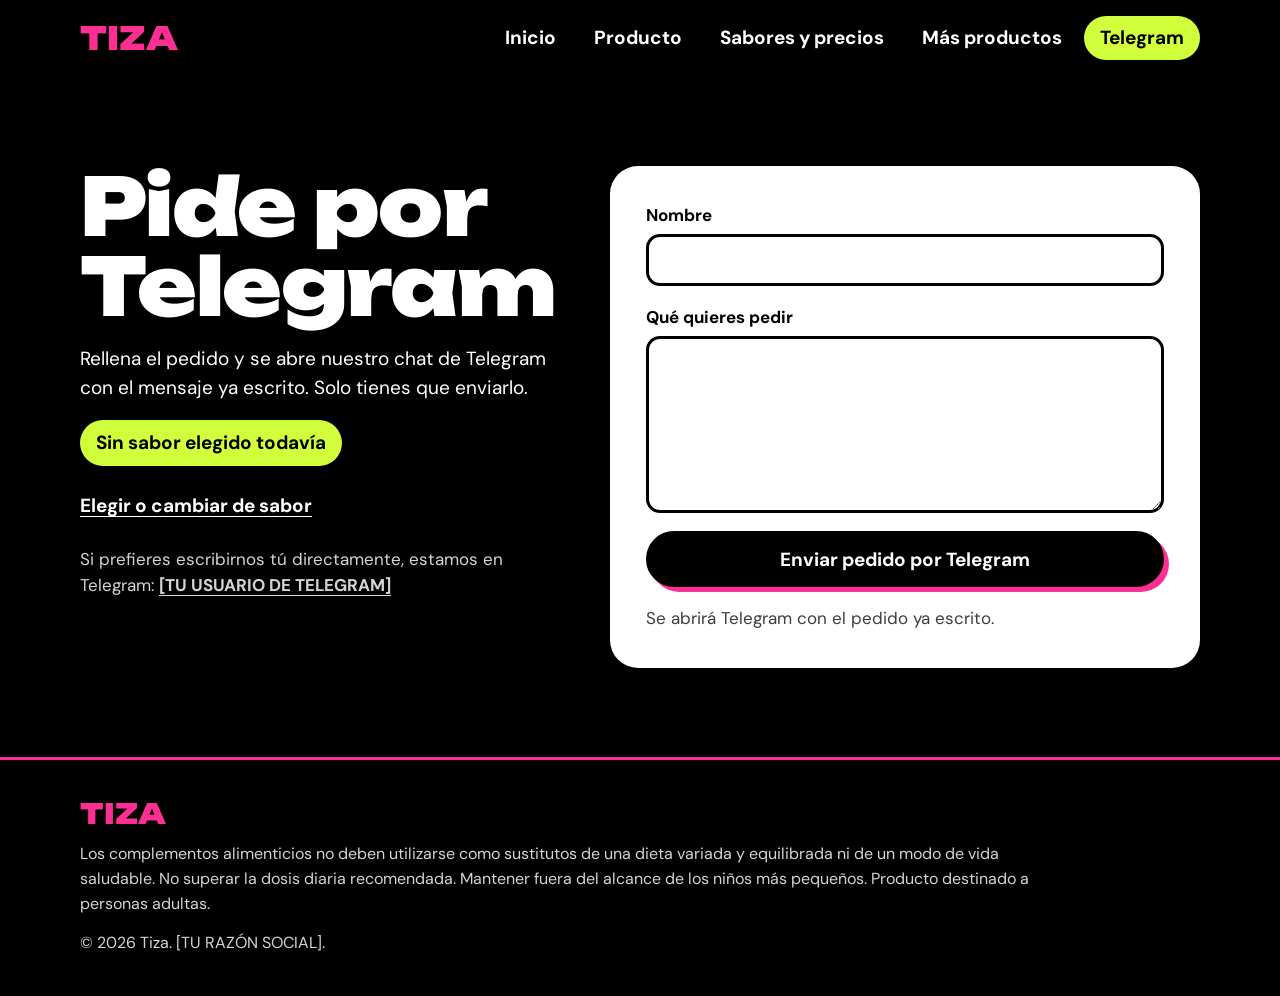
==== contacto.html @ 7b5f8e8a "Add files via upload" ====
<!doctype html>
<html lang="es">
<head>
  <meta charset="utf-8">
  <meta name="viewport" content="width=device-width, initial-scale=1">
  <title>Pide por Telegram | Tiza</title>
  <meta name="description" content="Haz tu pedido de creatina Tiza por Telegram.">
  <link rel="preconnect" href="https://fonts.googleapis.com">
  <link rel="preconnect" href="https://fonts.gstatic.com" crossorigin>
  <link rel="stylesheet" href="https://fonts.googleapis.com/css2?family=DM+Sans:wght@400;500;700&amp;family=Unbounded:wght@700;900&amp;display=swap">
  <link rel="stylesheet" href="estilos.css">
</head>
<body>
  <a class="saltar" href="#contenido">Saltar al contenido</a>

  <header class="cabecera">
    <div class="dentro">
      <a class="marca" href="index.html">TIZA</a>
      <nav aria-label="Principal">
        <ul class="menu">
        <li><a href="index.html">Inicio</a></li>
        <li><a href="detalles.html">Producto</a></li>
        <li><a href="sabores.html">Sabores y precios</a></li>
        <li><a href="productos.html">Más productos</a></li>
        <li><a href="contacto.html" aria-current="page">Telegram</a></li>
        </ul>
      </nav>
    </div>
  </header>

  <main id="contenido">
    <section class="bloque fondo-negro">
      <div class="dentro dos">
        <div class="dos__a">
          <h1 class="grande">Pide por Telegram</h1>
          <p class="corto">Rellena el pedido y se abre nuestro chat de Telegram con el mensaje ya escrito. Solo tienes que enviarlo.</p>
          <p class="chivato" aria-live="polite" data-eleccion data-con="%s: %p" data-sin="Sin sabor elegido todavía">Sin sabor elegido todavía</p>
          <a href="sabores.html">Elegir o cambiar de sabor</a>
          <p class="nota">Si prefieres escribirnos tú directamente, estamos en Telegram: <a data-telegram href="https://t.me/">[TU USUARIO DE TELEGRAM]</a></p>
        </div>
        <form class="formulario dos__b" data-pedido>
          <div class="campo">
            <label for="f-nombre">Nombre</label>
            <input id="f-nombre" name="nombre" type="text" autocomplete="name" required>
          </div>
          <div class="campo">
            <label for="f-msg">Qué quieres pedir</label>
            <textarea id="f-msg" name="mensaje" rows="5" required></textarea>
          </div>
          <button class="boton boton--negro" type="submit">Enviar pedido por Telegram</button>
          <p class="nota" data-aviso aria-live="polite">Se abrirá Telegram con el pedido ya escrito.</p>
        </form>
      </div>
    </section>
  </main>

  <footer class="pie">
    <div class="dentro">
      <p class="pie__marca">TIZA</p>
      <p>Los complementos alimenticios no deben utilizarse como sustitutos de una dieta variada y equilibrada ni de un modo de vida saludable. No superar la dosis diaria recomendada. Mantener fuera del alcance de los niños más pequeños. Producto destinado a personas adultas.</p>
      <p>© 2026 Tiza. [TU RAZÓN SOCIAL].</p>
    </div>
  </footer>

  <script src="app.js"></script>
</body>
</html>
---- estilos.css ----
/* ==========================================================
   TIZA · estilos compartidos por todas las páginas
   Colores: rosa + negro + lima. Cambia los tres aquí arriba
   y se actualiza toda la web.
   ========================================================== */

:root {
  --rosa: #FF2E93;
  --negro: #000000;
  --lima: #D2FF3C;
  --blanco: #FFFFFF;
  --gris: #D4D4D4;          /* texto secundario sobre negro */

  --titulos: "Unbounded", "Arial Black", sans-serif;
  --texto: "DM Sans", system-ui, sans-serif;

  --ancho: 1120px;
  --lado: clamp(20px, 5vw, 64px);
  --aire: clamp(48px, 7vw, 96px);

  --foco: var(--lima);      /* color del contorno de foco */
  --sombra: var(--negro);   /* color de la sombra de los botones */
}

*, *::before, *::after { box-sizing: border-box; }

html { scroll-behavior: smooth; }

body {
  margin: 0;
  font-family: var(--texto);
  font-size: 19px;
  line-height: 1.55;
  color: var(--negro);
  background: var(--negro);
  overflow-x: hidden;
}

h1, h2, h3, p, ul, ol { margin: 0; }
ul, ol { padding: 0; list-style: none; }
svg { max-width: 100%; height: auto; }
a { color: inherit; text-underline-offset: 4px; }

:focus-visible { outline: 4px solid var(--foco); outline-offset: 3px; }

.dentro { max-width: var(--ancho); margin: 0 auto; }
.pila { display: flex; flex-direction: column; gap: clamp(24px, 3.5vw, 40px); }

.saltar {
  position: absolute; left: 12px; top: -80px; z-index: 10;
  background: var(--lima); color: var(--negro);
  padding: 12px 18px; border-radius: 999px; font-weight: 700;
}
.saltar:focus { top: 12px; }

/* ---------- Fondos de sección ---------- */

.fondo-rosa   { background: var(--rosa);   color: var(--negro);  --foco: var(--negro); --sombra: var(--negro); }
.fondo-lima   { background: var(--lima);   color: var(--negro);  --foco: var(--negro); --sombra: var(--negro); }
.fondo-negro  { background: var(--negro);  color: var(--blanco); --foco: var(--lima);  --sombra: var(--rosa); }

.bloque { padding: var(--aire) var(--lado); }

/* ---------- Cabecera y menú ---------- */

.cabecera { background: var(--negro); color: var(--blanco); padding: 14px var(--lado); }
.cabecera .dentro {
  display: flex; flex-wrap: wrap; align-items: center;
  justify-content: space-between; gap: 8px 24px;
}
.marca {
  display: inline-flex; align-items: center; min-height: 48px;
  font-family: var(--titulos); font-weight: 900; font-size: 32px; line-height: 1;
  color: var(--rosa); text-decoration: none;
}
.menu { display: flex; flex-wrap: wrap; gap: 6px; }
.menu a {
  display: inline-flex; align-items: center; min-height: 44px; padding: 0 16px;
  border-radius: 999px; font-weight: 700; text-decoration: none; color: var(--blanco);
}
.menu a:hover { background: #2A2A2A; }
.menu a[aria-current="page"] { background: var(--lima); color: var(--negro); }

/* ---------- Texto ---------- */

.gigante {
  font-family: var(--titulos); font-weight: 900; text-transform: uppercase;
  font-size: clamp(40px, 11vw, 140px); line-height: 0.96; letter-spacing: -0.02em;
}
.grande {
  font-family: var(--titulos); font-weight: 900;
  font-size: clamp(34px, 6.4vw, 80px); line-height: 1; letter-spacing: -0.02em;
}
.mediano {
  font-family: var(--titulos); font-weight: 900;
  font-size: clamp(28px, 4vw, 48px); line-height: 1.05; letter-spacing: -0.01em;
}
.entrada { font-size: clamp(21px, 2.2vw, 26px); font-weight: 500; line-height: 1.35; max-width: 30em; }
.corto { max-width: 58ch; }
.nota { font-size: 17px; max-width: 70ch; }
.fondo-negro .nota { color: var(--gris); }

/* ---------- Botones ---------- */

.boton {
  display: inline-flex; align-items: center; justify-content: center;
  min-height: 56px; padding: 0 30px;
  border: 3px solid var(--negro); border-radius: 999px;
  background: var(--lima); color: var(--negro);
  font: 700 19px/1 var(--texto); text-decoration: none; cursor: pointer;
  box-shadow: 5px 5px 0 var(--sombra);
  transition: translate .12s ease, box-shadow .12s ease;
}
.boton:hover  { translate: -2px -2px; box-shadow: 8px 8px 0 var(--sombra); }
.boton:active { translate: 3px 3px;  box-shadow: 2px 2px 0 var(--sombra); }
.boton--negro { background: var(--negro); color: var(--blanco); --sombra: var(--rosa); }
.boton--linea { background: transparent; color: inherit; border-color: currentColor; box-shadow: none; }
.boton--linea:hover, .boton--linea:active { translate: none; box-shadow: none; background: rgba(0, 0, 0, .12); }
.fondo-negro .boton--linea:hover { background: rgba(255, 255, 255, .16); }
.botones { display: flex; flex-wrap: wrap; gap: 16px; align-items: center; }

/* ---------- Inicio ---------- */

.portada .dentro { display: flex; flex-wrap: wrap; align-items: center; gap: 32px 56px; }
.portada__texto { flex: 999 1 440px; min-width: 0; display: flex; flex-direction: column; gap: 24px; }
.portada__bote { flex: 1 1 240px; min-width: 0; display: flex; justify-content: center; }
.portada__bote svg { width: 100%; max-width: 300px; }

.accesos { display: grid; grid-template-columns: repeat(auto-fit, minmax(min(100%, 280px), 1fr)); gap: 20px; }
.acceso {
  display: flex; flex-direction: column; gap: 8px; padding: 26px;
  border-radius: 24px; color: var(--negro); text-decoration: none;
  transition: translate .12s ease;
}
.acceso:hover { translate: 0 -4px; }
.acceso h2 { font-family: var(--titulos); font-weight: 900; font-size: 26px; line-height: 1.1; }
.acceso--rosa   { background: var(--rosa); }
.acceso--lima   { background: var(--lima); }
.acceso--blanco { background: var(--blanco); }

/* ---------- Producto ---------- */

.lista-ok { max-width: 640px; }
.lista-ok li {
  display: flex; align-items: center; gap: 16px; padding: 14px 0;
  border-bottom: 3px solid var(--negro);
  font-size: clamp(20px, 2vw, 24px); font-weight: 700;
}
.lista-ok li:last-child { border-bottom: 0; }
.lista-ok svg { width: 32px; height: 32px; flex: none; }

.pasos { display: flex; flex-wrap: wrap; gap: 28px 48px; }
.pasos li { flex: 1 1 240px; min-width: 0; display: flex; flex-direction: column; gap: 6px; }
.pasos__num { font-family: var(--titulos); font-weight: 900; font-size: 56px; line-height: 1; color: var(--rosa); }
.pasos h3 { font-size: 23px; line-height: 1.2; }
.pasos p { color: var(--gris); }

/* ---------- Sabores y precios: cajas de cristal ---------- */

.vitrina { position: relative; isolation: isolate; overflow: hidden; }
.mancha {
  position: absolute; z-index: -1; border-radius: 50%;
  filter: blur(90px); pointer-events: none;
}
.mancha--1 { width: 520px; height: 520px; background: var(--rosa); opacity: .55; top: 6%;      left: -140px; }
.mancha--2 { width: 460px; height: 460px; background: var(--lima); opacity: .35; bottom: -90px; right: -110px; }

.sabores { display: grid; grid-template-columns: repeat(2, minmax(0, 1fr)); gap: 16px; }
@media (min-width: 620px) { .sabores { grid-template-columns: repeat(3, minmax(0, 1fr)); gap: 22px; } }
@media (min-width: 940px) { .sabores { grid-template-columns: repeat(4, minmax(0, 1fr)); gap: 24px; } }

.sabor {
  position: relative; overflow: hidden;
  display: flex; flex-direction: column; justify-content: space-between; align-items: flex-start;
  width: 100%; aspect-ratio: 1 / 1; padding: clamp(14px, 2vw, 22px);
  border: 1.5px solid rgba(255, 255, 255, .5); border-radius: clamp(22px, 3vw, 32px);
  background: linear-gradient(135deg, rgba(255, 255, 255, .22), rgba(255, 255, 255, .05) 55%, rgba(255, 255, 255, .12)), rgba(0, 0, 0, .32);
  -webkit-backdrop-filter: blur(18px) saturate(160%);
  backdrop-filter: blur(18px) saturate(160%);
  box-shadow:
    inset 0 1px 0 rgba(255, 255, 255, .75),
    0 18px 40px rgba(0, 0, 0, .45);
  color: var(--blanco); font: inherit; text-align: left; cursor: pointer;
  transition: translate .15s ease, border-color .15s ease;
}
/* brillo en diagonal, como un reflejo en el cristal */
.sabor::before {
  content: ""; position: absolute; inset: 0; pointer-events: none;
  background: linear-gradient(115deg, rgba(255, 255, 255, .34) 0%, rgba(255, 255, 255, 0) 34%);
}
.sabor:hover { translate: 0 -6px; border-color: var(--blanco); }

.sabor__gota {
  position: relative;
  width: clamp(36px, 4.6vw, 52px); height: clamp(36px, 4.6vw, 52px); border-radius: 50%;
  background: var(--tono);
  box-shadow: 0 0 30px 6px var(--tono), inset 0 3px 0 rgba(255, 255, 255, .55);
}
.sabor__texto { position: relative; display: flex; flex-direction: column; gap: 6px; width: 100%; }
.sabor__nombre {
  font-family: var(--titulos); font-weight: 700;
  font-size: clamp(14px, 1.8vw, 20px); line-height: 1.15; overflow-wrap: anywhere;
}
/* el precio de cada sabor */
.sabor__precio {
  align-self: flex-start;
  background: var(--blanco); color: var(--negro);
  padding: 4px 12px; border-radius: 999px;
  font-weight: 700; font-size: clamp(15px, 1.7vw, 19px); line-height: 1.3;
}

.sabor__marca {
  position: absolute; right: 12px; top: 12px; width: 34px; height: 34px;
  opacity: 0; scale: .4; transition: opacity .15s ease, scale .15s ease;
}
.sabor[aria-pressed="true"] {
  border: 3px solid var(--lima);
  background: linear-gradient(135deg, rgba(210, 255, 60, .34), rgba(255, 255, 255, .06) 60%, rgba(210, 255, 60, .16)), rgba(0, 0, 0, .32);
}
.sabor[aria-pressed="true"] .sabor__marca { opacity: 1; scale: 1; }
.sabor[aria-pressed="true"] .sabor__precio { background: var(--lima); }

/* Si el navegador no soporta el desenfoque, cristal más opaco */
@supports not ((backdrop-filter: blur(1px)) or (-webkit-backdrop-filter: blur(1px))) {
  .sabor { background: rgba(40, 40, 40, .88); }
}

.eleccion { display: flex; flex-wrap: wrap; align-items: center; gap: 16px 28px; }
.eleccion p { font-weight: 700; font-size: 22px; }

/* ---------- Más productos ---------- */

.fichas { display: grid; grid-template-columns: repeat(auto-fit, minmax(min(100%, 240px), 1fr)); gap: 20px; }
.ficha {
  display: flex; flex-direction: column; gap: 10px; padding: 24px;
  border: 3px solid var(--negro); border-radius: 24px; background: var(--blanco);
}
.ficha h2 { font-family: var(--titulos); font-weight: 700; font-size: 22px; line-height: 1.15; }
.ficha p:first-of-type { flex: 1; }
.ficha__precio { font-weight: 700; font-size: 22px; }

/* ---------- Contacto ---------- */

.dos { display: flex; flex-wrap: wrap; gap: 36px 64px; align-items: flex-start; }
.dos__a { flex: 1 1 320px; min-width: 0; display: flex; flex-direction: column; gap: 18px; }
.dos__b { flex: 1.3 1 400px; min-width: 0; }
.dos__a > a { display: inline-flex; align-items: center; align-self: flex-start; min-height: 44px; font-weight: 700; }

.chivato { align-self: flex-start; background: var(--lima); color: var(--negro); padding: 8px 16px; border-radius: 999px; font-weight: 700; }

.formulario {
  --foco: var(--negro);
  background: var(--blanco); color: var(--negro);
  border-radius: 28px; padding: clamp(22px, 3.5vw, 36px);
  display: flex; flex-direction: column; gap: 18px;
}
.campo { display: flex; flex-direction: column; gap: 6px; }
.campo label { font-weight: 700; font-size: 17px; }
.campo input, .campo textarea {
  width: 100%; padding: 0 14px; height: 52px;
  border: 3px solid var(--negro); border-radius: 14px;
  background: var(--blanco); color: var(--negro); font: inherit;
}
.campo textarea { height: auto; padding: 12px 14px; resize: vertical; }
.campo input:focus-visible, .campo textarea:focus-visible { outline-offset: 0; border-color: var(--rosa); }
.formulario .nota { color: #3D3D3D; }

/* ---------- Pie ---------- */

.pie { background: var(--negro); color: var(--gris); padding: 40px var(--lado); border-top: 3px solid var(--rosa); font-size: 16px; }
.pie .dentro { display: flex; flex-direction: column; gap: 14px; }
.pie__marca { font-family: var(--titulos); font-weight: 900; font-size: 28px; line-height: 1; color: var(--rosa); }
.pie p { max-width: 90ch; }

/* ---------- Menos movimiento si el usuario lo pide ---------- */

@media (prefers-reduced-motion: reduce) {
  html { scroll-behavior: auto; }
  .boton, .acceso, .sabor, .sabor__marca { transition: none; }
}
.dos__a .nota a { font-weight: 700; }
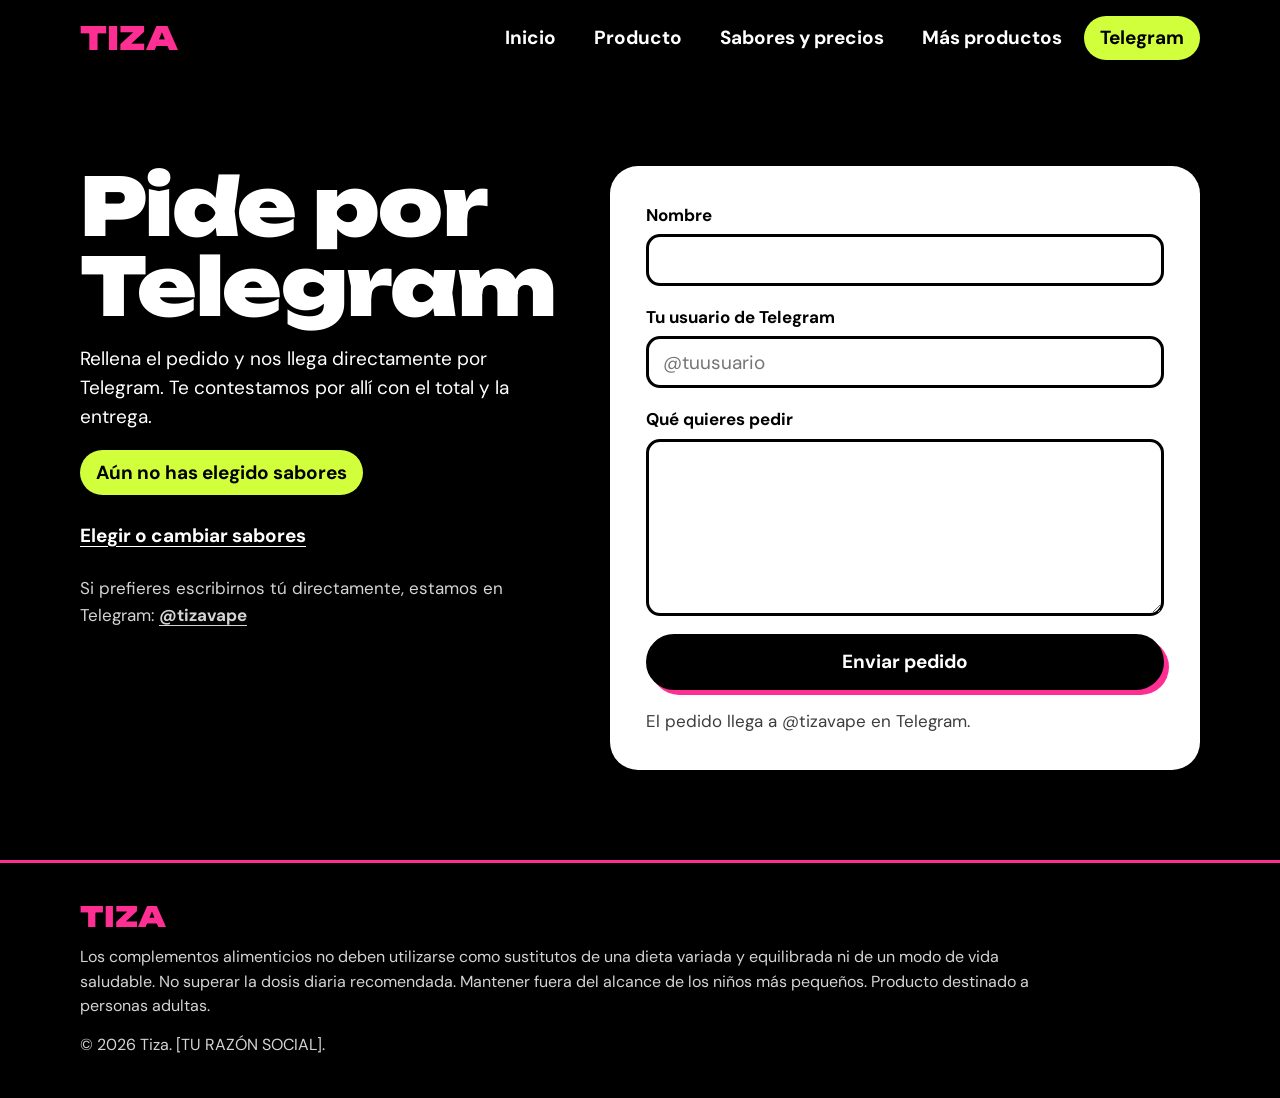
==== commit ac5f82d3: "feat: add new flavors to sabores.html and implement Telegram bot for automatic orders - Updated sabo" ====
--- a/contacto.html
+++ b/contacto.html
@@ -33,10 +33,10 @@
       <div class="dentro dos">
         <div class="dos__a">
           <h1 class="grande">Pide por Telegram</h1>
-          <p class="corto">Rellena el pedido y se abre nuestro chat de Telegram con el mensaje ya escrito. Solo tienes que enviarlo.</p>
-          <p class="chivato" aria-live="polite" data-eleccion data-con="%s: %p" data-sin="Sin sabor elegido todavía">Sin sabor elegido todavía</p>
-          <a href="sabores.html">Elegir o cambiar de sabor</a>
-          <p class="nota">Si prefieres escribirnos tú directamente, estamos en Telegram: <a data-telegram href="https://t.me/">[TU USUARIO DE TELEGRAM]</a></p>
+          <p class="corto">Rellena el pedido y nos llega directamente por Telegram. Te contestamos por allí con el total y la entrega.</p>
+          <p class="chivato" aria-live="polite" data-eleccion data-varios="Te interesan: %l" data-sin="Aún no has elegido sabores">Aún no has elegido sabores</p>
+          <a href="sabores.html">Elegir o cambiar sabores</a>
+          <p class="nota">Si prefieres escribirnos tú directamente, estamos en Telegram: <a data-telegram href="https://t.me/tizavape">@tizavape</a></p>
         </div>
         <form class="formulario dos__b" data-pedido>
           <div class="campo">
@@ -44,11 +44,19 @@
             <input id="f-nombre" name="nombre" type="text" autocomplete="name" required>
           </div>
           <div class="campo">
+            <label for="f-tg">Tu usuario de Telegram</label>
+            <input id="f-tg" name="telegram" type="text" autocomplete="off" autocapitalize="off" spellcheck="false" placeholder="@tuusuario" required>
+          </div>
+          <div class="campo">
             <label for="f-msg">Qué quieres pedir</label>
             <textarea id="f-msg" name="mensaje" rows="5" required></textarea>
           </div>
-          <button class="boton boton--negro" type="submit">Enviar pedido por Telegram</button>
-          <p class="nota" data-aviso aria-live="polite">Se abrirá Telegram con el pedido ya escrito.</p>
+          <div class="trampa" aria-hidden="true">
+            <label for="f-web">No rellenes este campo</label>
+            <input id="f-web" name="web" type="text" tabindex="-1" autocomplete="off">
+          </div>
+          <button class="boton boton--negro" type="submit">Enviar pedido</button>
+          <p class="nota" data-aviso aria-live="polite">El pedido llega a @tizavape en Telegram.</p>
         </form>
       </div>
     </section>
@@ -64,4 +72,4 @@
 
   <script src="app.js"></script>
 </body>
-</html>
+</html>
--- a/estilos.css
+++ b/estilos.css
@@ -279,3 +279,10 @@
   .boton, .acceso, .sabor, .sabor__marca { transition: none; }
 }
 .dos__a .nota a { font-weight: 700; }
+
+/* ---------- Envío del pedido ---------- */
+
+/* campo oculto para frenar a los robots de spam */
+.trampa { position: absolute; left: -9999px; width: 1px; height: 1px; overflow: hidden; }
+.boton[disabled] { opacity: .6; cursor: progress; translate: none; }
+[data-aviso] a { font-weight: 700; }
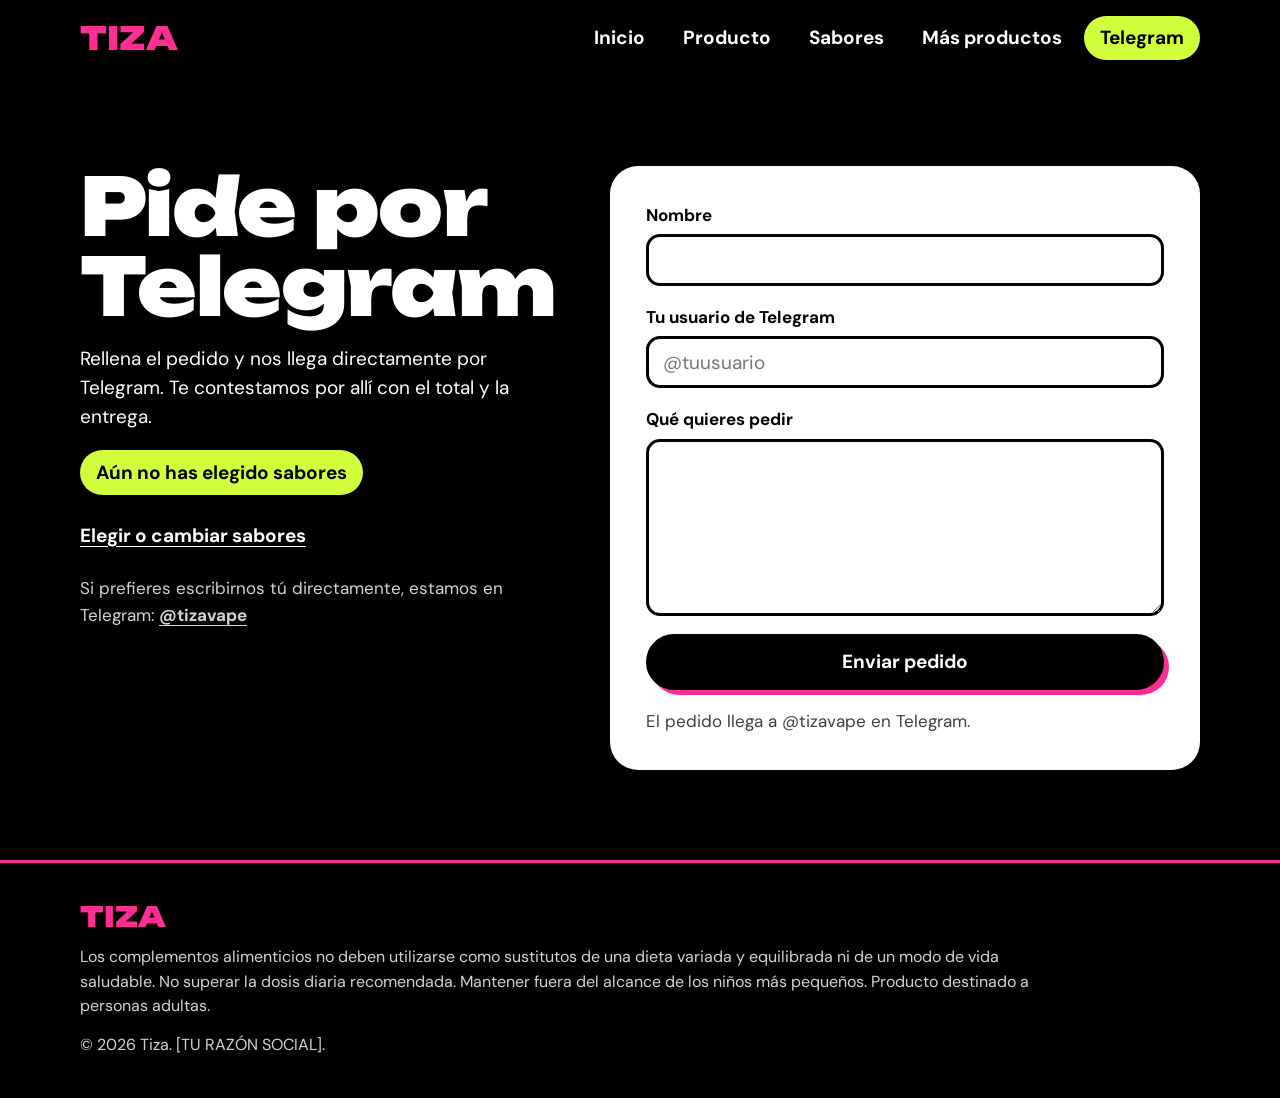
==== commit 1e5ae2e6: "refactor: simplify flavor listings and update navigation links" ====
--- a/contacto.html
+++ b/contacto.html
@@ -20,7 +20,7 @@
         <ul class="menu">
         <li><a href="index.html">Inicio</a></li>
         <li><a href="detalles.html">Producto</a></li>
-        <li><a href="sabores.html">Sabores y precios</a></li>
+        <li><a href="sabores.html">Sabores</a></li>
         <li><a href="productos.html">Más productos</a></li>
         <li><a href="contacto.html" aria-current="page">Telegram</a></li>
         </ul>
